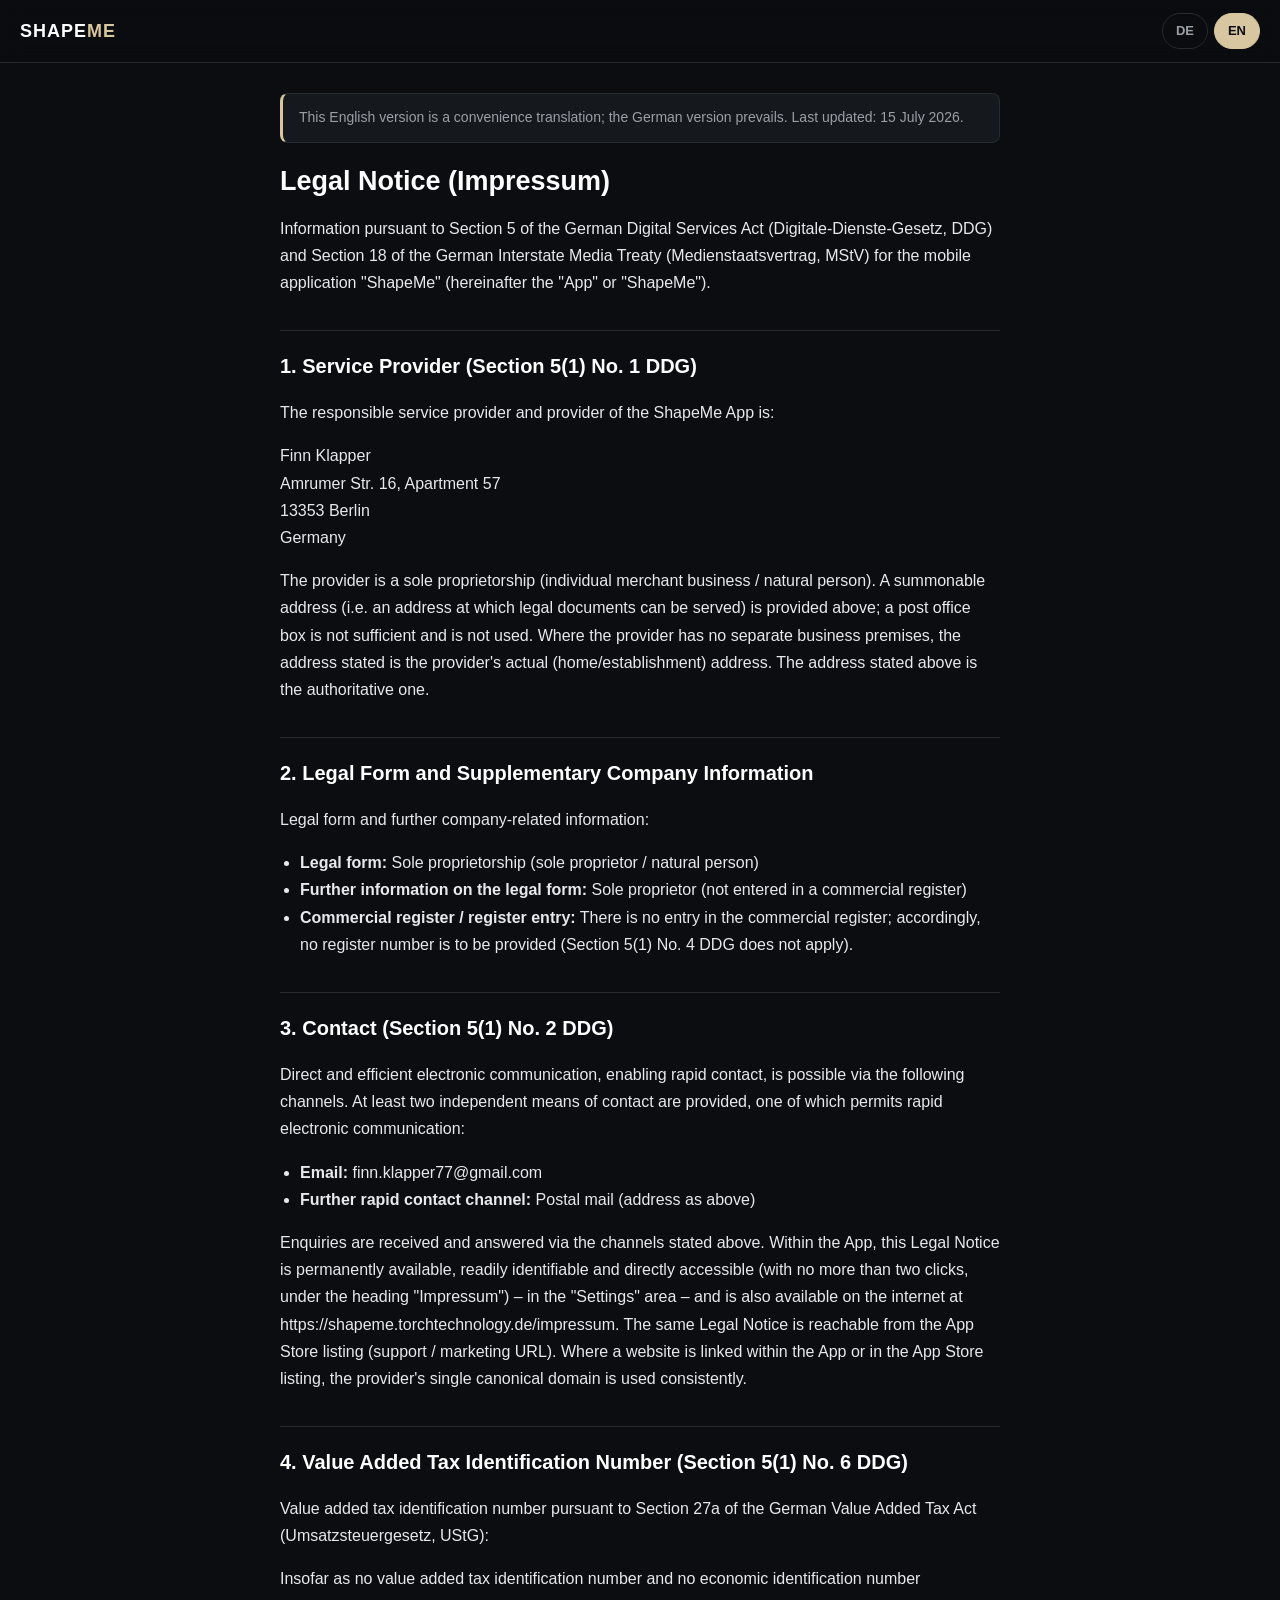
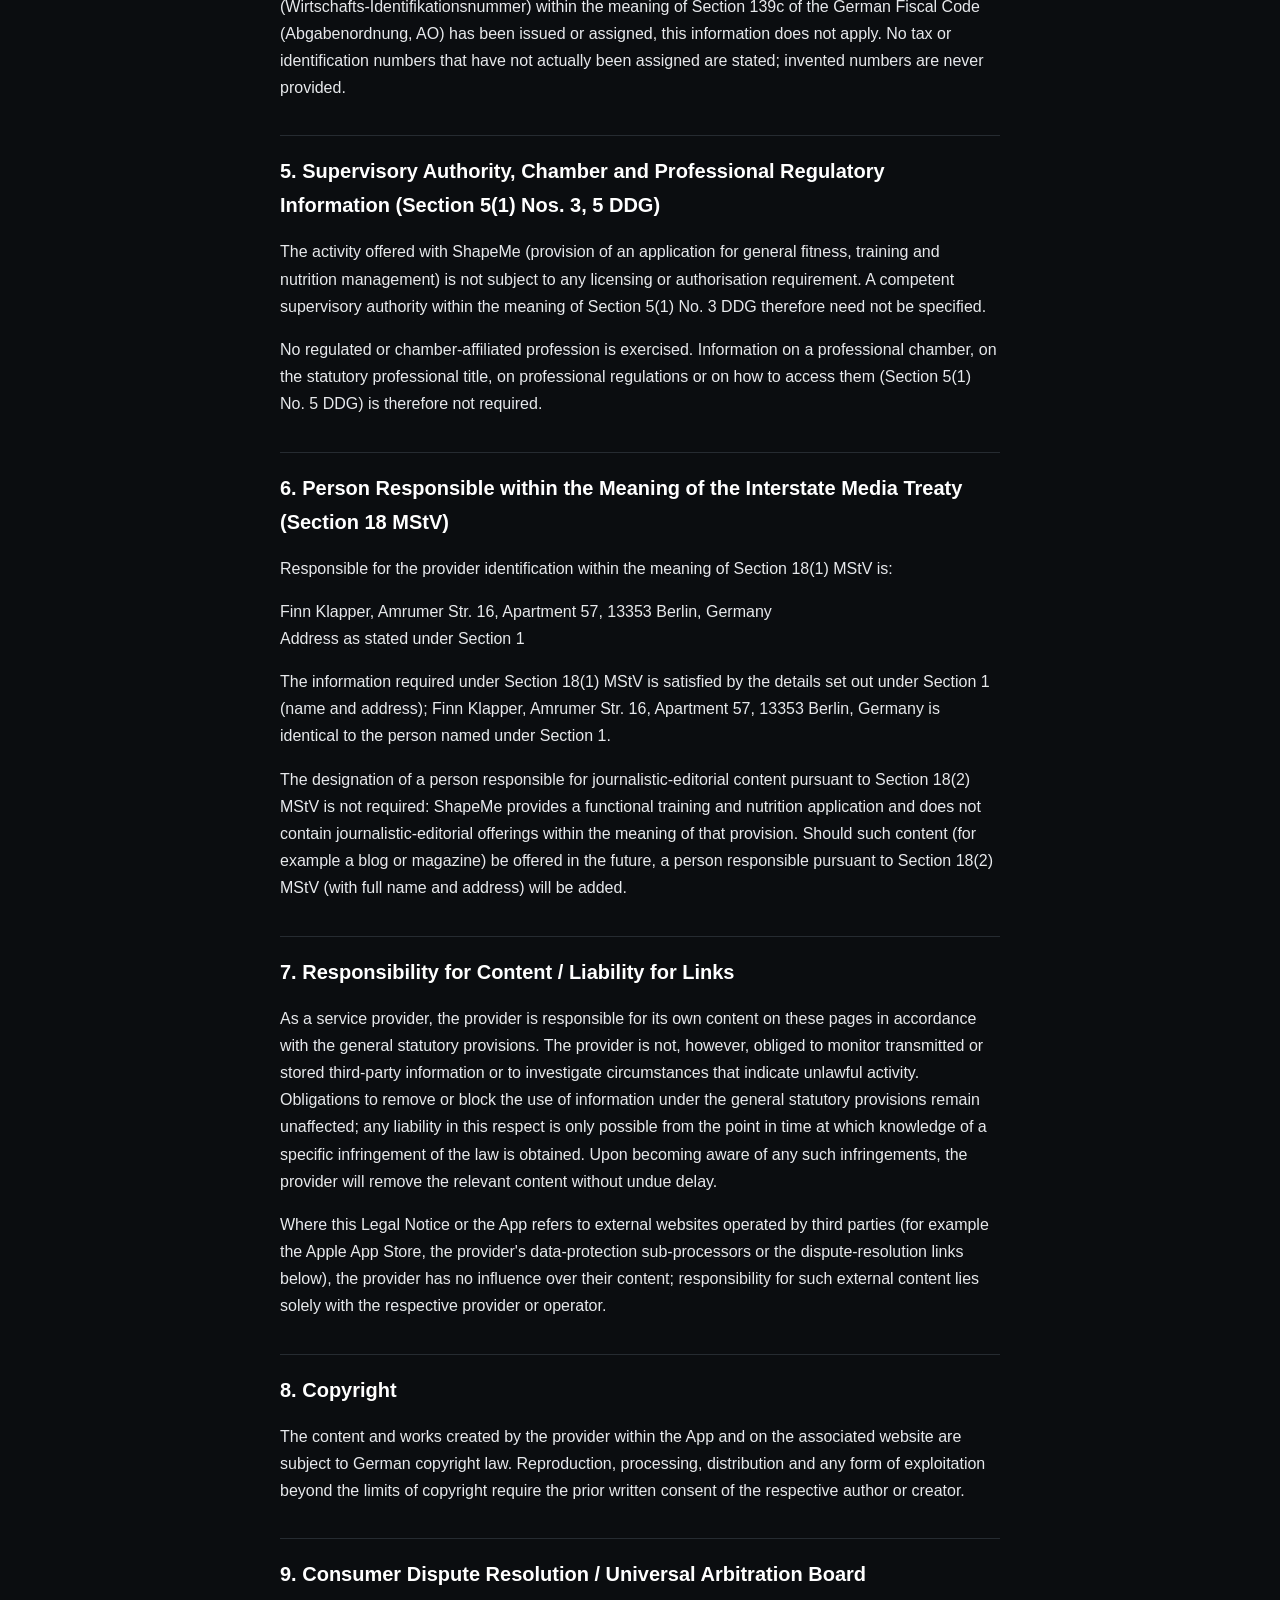
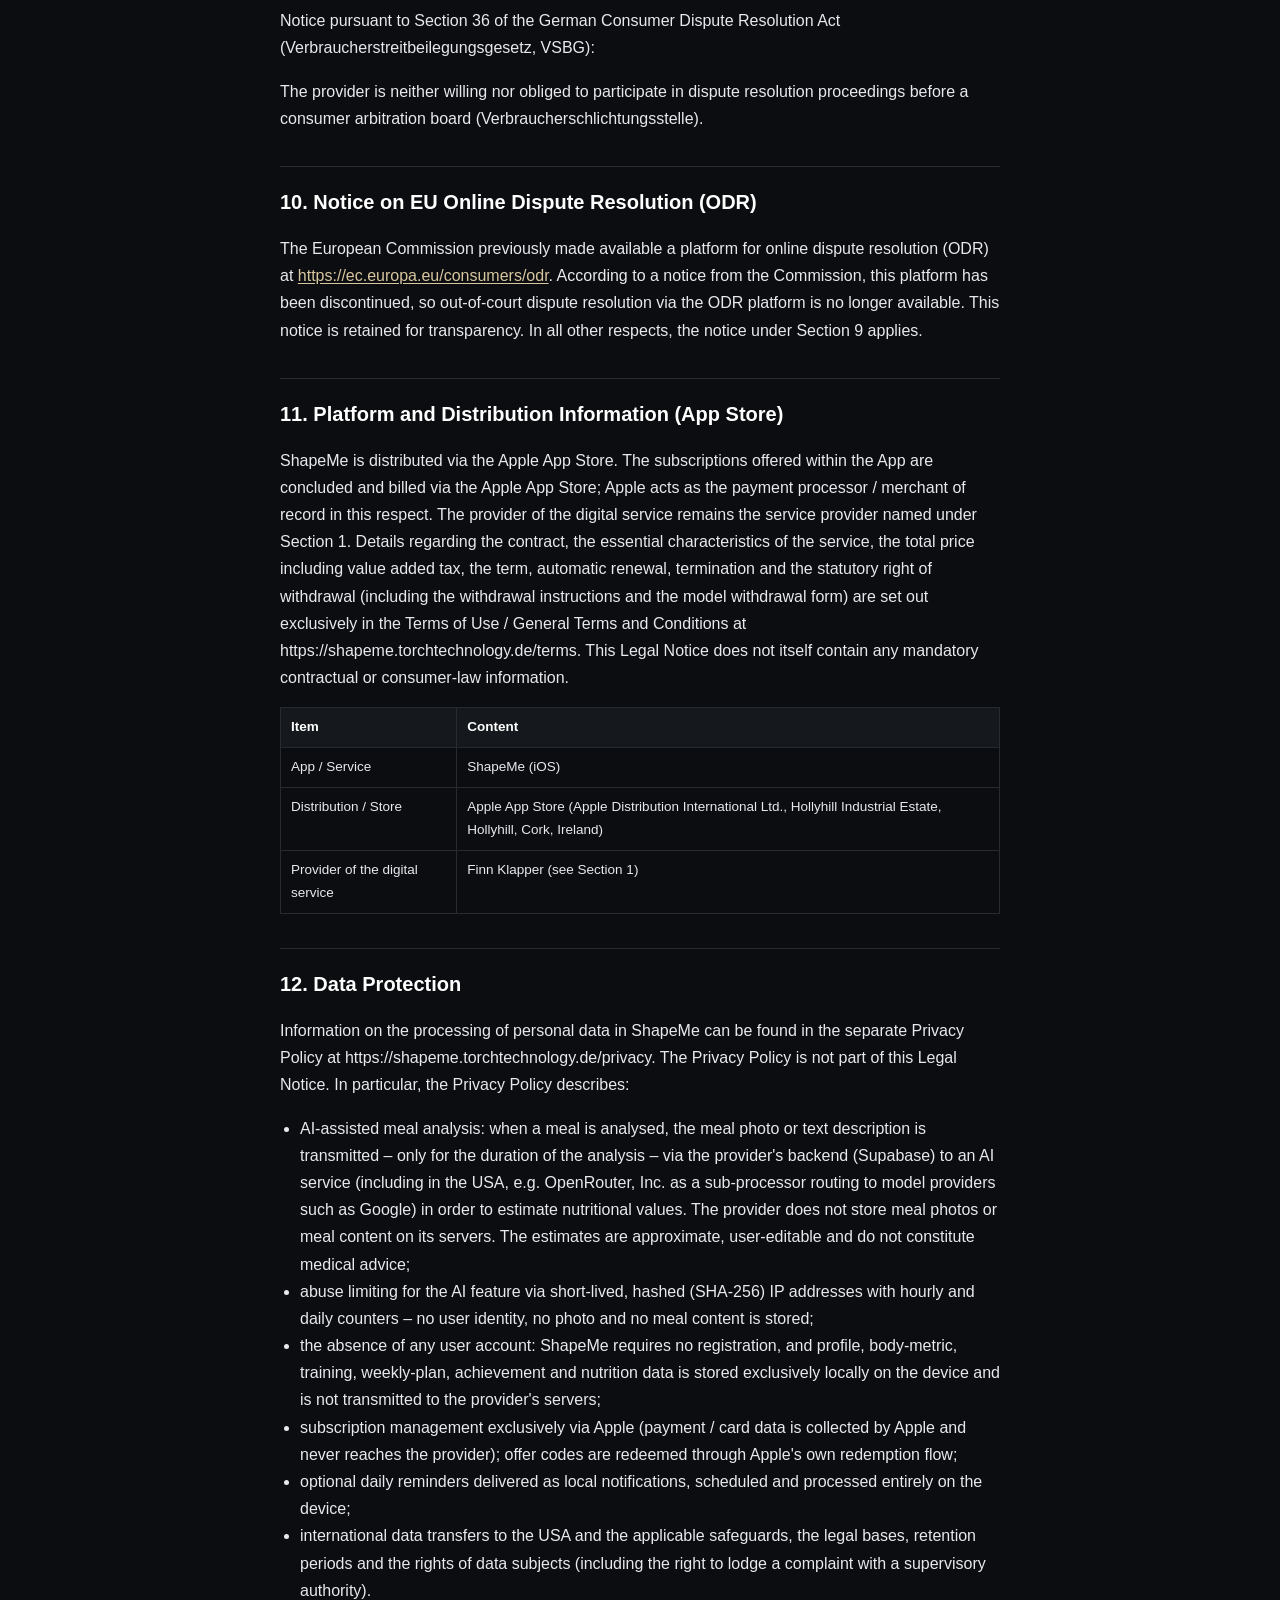
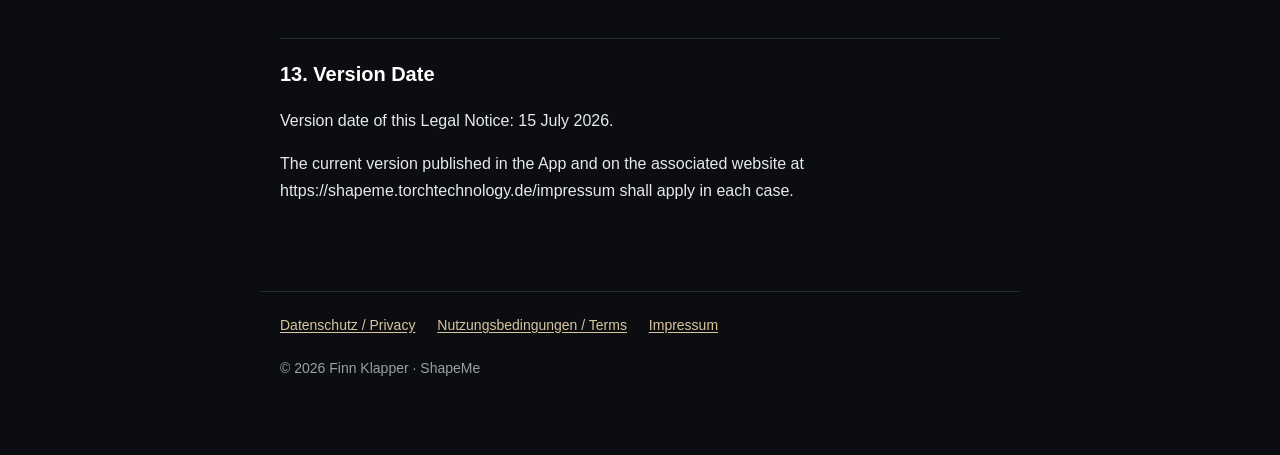
==== impressum/index.html @ bb1144ee "ShapeMe legal site (privacy, terms, impressum) — clean URLs, custom domain" ====
<!doctype html>
<html lang="de">
<head>
<meta charset="utf-8">
<meta name="viewport" content="width=device-width, initial-scale=1">
<title>Impressum / Legal Notice · ShapeMe</title>
<link rel="stylesheet" href="/style.css">
</head>
<body class="show-de">
<header class="top">
<a class="brand" href="/">SHAPE<b>ME</b></a>
<nav class="langtoggle"><button data-l="de">DE</button><button data-l="en">EN</button></nav>
</header>
<main>
<section class="lang lang-de"><p class="disclaimer">Dies ist die rechtsverbindliche deutsche Fassung. Stand: 15. Juli 2026.</p><h1>Impressum</h1>

<p>Angaben gemäß § 5 Digitale-Dienste-Gesetz (DDG) sowie § 18 Medienstaatsvertrag (MStV) für die mobile Anwendung „ShapeMe" (nachfolgend „App" oder „ShapeMe").</p>

<h2>1. Diensteanbieter (§ 5 Abs. 1 Nr. 1 DDG)</h2>

<p>Verantwortlicher Diensteanbieter und Anbieter der App ShapeMe ist:</p>

<p>
Finn Klapper<br>
Amrumer Str. 16, Apartment 57<br>13353 Berlin<br>
Deutschland
</p>

<p>Bei dem Anbieter handelt es sich um ein Einzelunternehmen (einzelkaufmännischer Betrieb / natürliche Person). Es ist eine ladungsfähige Anschrift anzugeben; ein Postfach genügt nicht. Maßgeblich ist die vorstehend genannte Anschrift.</p>

<h2>2. Rechtsform und ergänzende Angaben zum Unternehmen</h2>

<p>Rechtsform und weitere unternehmensbezogene Angaben:</p>

<ul>
  <li><strong>Rechtsform:</strong> Einzelunternehmen (Einzelunternehmer / natürliche Person)</li>
  <li><strong>Weitere Angaben zur Rechtsform:</strong> Einzelunternehmer (keine Eintragung im Handelsregister)</li>
  <li><strong>Handelsregister / Registereintragung:</strong> Eine Eintragung in das Handelsregister besteht nicht; eine Registernummer ist daher nicht anzugeben (§ 5 Abs. 1 Nr. 4 DDG ist nicht einschlägig).</li>
</ul>

<h2>3. Kontakt (§ 5 Abs. 1 Nr. 2 DDG)</h2>

<p>Eine unmittelbare und effiziente elektronische Kommunikation ist über folgende Kontaktwege möglich:</p>

<ul>
  <li><strong>E-Mail:</strong> finn.klapper77@gmail.com</li>
  <li><strong>Weiterer schneller Kontaktweg:</strong> Postweg (Anschrift wie oben)</li>
</ul>

<p>Anfragen werden über die vorstehend genannten Kanäle entgegengenommen und beantwortet. Innerhalb der App ist dieses Impressum dauerhaft, leicht erkennbar und unmittelbar (mit höchstens zwei Klicks, unter der Bezeichnung „Impressum") erreichbar – im Bereich „Einstellungen" – sowie unter https://shapeme.torchtechnology.de/impressum im Internet abrufbar. Sofern in der App oder im App-Store-Eintrag eine Webseite verlinkt ist, wird einheitlich die kanonische Domain des Anbieters verwendet.</p>

<h2>4. Umsatzsteuer-Identifikationsnummer (§ 5 Abs. 1 Nr. 6 DDG)</h2>

<p>Umsatzsteuer-Identifikationsnummer gemäß § 27a Umsatzsteuergesetz (UStG):</p>

<p>Sofern keine Umsatzsteuer-Identifikationsnummer und keine Wirtschafts-Identifikationsnummer im Sinne des § 139c Abgabenordnung (AO) erteilt bzw. vergeben wurde, entfällt diese Angabe. Es werden keine Steuer- oder Identifikationsnummern angegeben, die nicht tatsächlich vergeben wurden.</p>

<h2>5. Aufsichtsbehörde, Kammer- und berufsrechtliche Angaben (§ 5 Abs. 1 Nr. 3, 5 DDG)</h2>

<p>Die mit ShapeMe angebotene Tätigkeit (Bereitstellung einer Anwendung für allgemeines Fitness-, Trainings- und Ernährungsmanagement) ist nicht zulassungs- oder genehmigungspflichtig. Eine zuständige Aufsichtsbehörde im Sinne des § 5 Abs. 1 Nr. 3 DDG ist daher nicht anzugeben.</p>

<p>Es wird kein reglementierter oder kammergebundener Beruf ausgeübt. Angaben zu einer berufsständischen Kammer, zur gesetzlichen Berufsbezeichnung, zu berufsrechtlichen Regelungen oder deren Zugänglichmachung (§ 5 Abs. 1 Nr. 5 DDG) sind daher nicht erforderlich.</p>

<h2>6. Verantwortlicher im Sinne des Medienstaatsvertrags (§ 18 MStV)</h2>

<p>Verantwortlich für die Anbieterkennzeichnung im Sinne des § 18 Abs. 1 MStV ist:</p>

<p>
Finn Klapper, Amrumer Str. 16, Apartment 57, 13353 Berlin, Deutschland<br>
Anschrift wie unter Ziffer 1
</p>

<p>Die Angabe nach § 18 Abs. 1 MStV wird durch die unter Ziffer 1 genannten Angaben (Name und Anschrift) erfüllt; Finn Klapper, Amrumer Str. 16, Apartment 57, 13353 Berlin, Deutschland ist mit der unter Ziffer 1 genannten Person identisch.</p>

<p>Eine Benennung eines Verantwortlichen für journalistisch-redaktionell gestaltete Inhalte gemäß § 18 Abs. 2 MStV ist nicht erforderlich: ShapeMe stellt eine funktionale Trainings- und Ernährungs-Anwendung bereit und enthält keine journalistisch-redaktionell gestalteten Angebote im Sinne dieser Vorschrift. Sollten künftig solche Inhalte (etwa ein Blog oder Magazin) angeboten werden, wird ein Verantwortlicher nach § 18 Abs. 2 MStV mit Namen und Anschrift ergänzt.</p>

<h2>7. Verbraucherstreitbeilegung / Universalschlichtungsstelle</h2>

<p>Hinweis nach § 36 Verbraucherstreitbeilegungsgesetz (VSBG):</p>

<p>Der Anbieter ist zur Teilnahme an einem Streitbeilegungsverfahren vor einer Verbraucherschlichtungsstelle weder bereit noch verpflichtet.</p>

<h2>8. Hinweis zur EU-Online-Streitbeilegung (OS)</h2>

<p>Die Europäische Kommission hatte unter <a href="https://ec.europa.eu/consumers/odr">https://ec.europa.eu/consumers/odr</a> eine Plattform zur Online-Streitbeilegung (OS) bereitgestellt. Diese Plattform wurde nach Mitteilung der Kommission eingestellt; eine außergerichtliche Streitbeilegung über die OS-Plattform ist seither nicht mehr möglich. Dieser Hinweis wird aus Transparenzgründen beibehalten. Im Übrigen gilt der Hinweis unter Ziffer 7.</p>

<h2>9. Plattform- und Vertriebshinweise (App Store)</h2>

<p>ShapeMe wird über den Apple App Store vertrieben. Die in der App angebotenen Abonnements werden über den Apple App Store abgeschlossen und abgerechnet; Apple tritt insoweit als Zahlungsabwickler auf. Anbieter der digitalen Leistung bleibt der unter Ziffer 1 genannte Diensteanbieter. Einzelheiten zu Vertrag, Preisen, Verlängerung, Kündigung sowie zum Widerrufsrecht (einschließlich Widerrufsbelehrung und Muster-Widerrufsformular) ergeben sich aus den Nutzungsbedingungen/AGB. Dieses Impressum enthält keine vertraglichen oder verbraucherrechtlichen Pflichtangaben; diese sind ausschließlich den Nutzungsbedingungen/AGB zu entnehmen.</p>

<table>
  <thead>
    <tr>
      <th>Angabe</th>
      <th>Inhalt</th>
    </tr>
  </thead>
  <tbody>
    <tr>
      <td>App / Dienst</td>
      <td>ShapeMe (iOS)</td>
    </tr>
    <tr>
      <td>Vertrieb / Store</td>
      <td>Apple App Store (Apple Distribution International Ltd., Hollyhill Industrial Estate, Hollyhill, Cork, Irland)</td>
    </tr>
    <tr>
      <td>Anbieter der digitalen Leistung</td>
      <td>Finn Klapper (siehe Ziffer 1)</td>
    </tr>
  </tbody>
</table>

<h2>10. Datenschutz</h2>

<p>Informationen zur Verarbeitung personenbezogener Daten in ShapeMe – insbesondere zur KI-gestützten Mahlzeitenanalyse (das Mahlzeitenfoto bzw. die Beschreibung wird nur für die Dauer der Analyse über das Backend des Anbieters an einen KI-Dienst, auch in den USA, übermittelt und vom Anbieter nicht gespeichert), zur Missbrauchsbegrenzung über kurzfristig gespeicherte, gehashte IP-Adressen, zur Abonnementabwicklung ausschließlich über Apple sowie zu ausschließlich lokal auf dem Gerät gespeicherten Profil-, Körper-, Trainings-, Plan- und Ernährungsdaten (ShapeMe erfordert kein Nutzerkonto; optionale Erinnerungen werden als lokale Mitteilungen vollständig auf dem Gerät verarbeitet) – finden sich in der gesonderten Datenschutzerklärung unter https://shapeme.torchtechnology.de/privacy. Die Datenschutzerklärung ist nicht Bestandteil dieses Impressums.</p>

<h2>11. Stand</h2>

<p>Stand dieses Impressums: 15. Juli 2026.</p>

<p>Es gilt jeweils die in der App und auf der zugehörigen Webseite unter https://shapeme.torchtechnology.de/impressum veröffentlichte aktuelle Fassung.</p></section>
<section class="lang lang-en"><p class="disclaimer">This English version is a convenience translation; the German version prevails. Last updated: 15 July 2026.</p><h1>Legal Notice (Impressum)</h1>

<p>Information pursuant to Section 5 of the German Digital Services Act (Digitale-Dienste-Gesetz, DDG) and Section 18 of the German Interstate Media Treaty (Medienstaatsvertrag, MStV) for the mobile application "ShapeMe" (hereinafter the "App" or "ShapeMe").</p>

<h2>1. Service Provider (Section 5(1) No. 1 DDG)</h2>

<p>The responsible service provider and provider of the ShapeMe App is:</p>

<p>
Finn Klapper<br>
Amrumer Str. 16, Apartment 57<br>13353 Berlin<br>
Germany
</p>

<p>The provider is a sole proprietorship (individual merchant business / natural person). A summonable address (i.e. an address at which legal documents can be served) is provided above; a post office box is not sufficient and is not used. Where the provider has no separate business premises, the address stated is the provider's actual (home/establishment) address. The address stated above is the authoritative one.</p>

<h2>2. Legal Form and Supplementary Company Information</h2>

<p>Legal form and further company-related information:</p>

<ul>
  <li><strong>Legal form:</strong> Sole proprietorship (sole proprietor / natural person)</li>
  <li><strong>Further information on the legal form:</strong> Sole proprietor (not entered in a commercial register)</li>
  <li><strong>Commercial register / register entry:</strong> There is no entry in the commercial register; accordingly, no register number is to be provided (Section 5(1) No. 4 DDG does not apply).</li>
</ul>

<h2>3. Contact (Section 5(1) No. 2 DDG)</h2>

<p>Direct and efficient electronic communication, enabling rapid contact, is possible via the following channels. At least two independent means of contact are provided, one of which permits rapid electronic communication:</p>

<ul>
  <li><strong>Email:</strong> finn.klapper77@gmail.com</li>
  <li><strong>Further rapid contact channel:</strong> Postal mail (address as above)</li>
</ul>

<p>Enquiries are received and answered via the channels stated above. Within the App, this Legal Notice is permanently available, readily identifiable and directly accessible (with no more than two clicks, under the heading "Impressum") &ndash; in the "Settings" area &ndash; and is also available on the internet at https://shapeme.torchtechnology.de/impressum. The same Legal Notice is reachable from the App Store listing (support / marketing URL). Where a website is linked within the App or in the App Store listing, the provider's single canonical domain is used consistently.</p>

<h2>4. Value Added Tax Identification Number (Section 5(1) No. 6 DDG)</h2>

<p>Value added tax identification number pursuant to Section 27a of the German Value Added Tax Act (Umsatzsteuergesetz, UStG):</p>

<p>Insofar as no value added tax identification number and no economic identification number (Wirtschafts-Identifikationsnummer) within the meaning of Section 139c of the German Fiscal Code (Abgabenordnung, AO) has been issued or assigned, this information does not apply. No tax or identification numbers that have not actually been assigned are stated; invented numbers are never provided.</p>

<h2>5. Supervisory Authority, Chamber and Professional Regulatory Information (Section 5(1) Nos. 3, 5 DDG)</h2>

<p>The activity offered with ShapeMe (provision of an application for general fitness, training and nutrition management) is not subject to any licensing or authorisation requirement. A competent supervisory authority within the meaning of Section 5(1) No. 3 DDG therefore need not be specified.</p>

<p>No regulated or chamber-affiliated profession is exercised. Information on a professional chamber, on the statutory professional title, on professional regulations or on how to access them (Section 5(1) No. 5 DDG) is therefore not required.</p>

<h2>6. Person Responsible within the Meaning of the Interstate Media Treaty (Section 18 MStV)</h2>

<p>Responsible for the provider identification within the meaning of Section 18(1) MStV is:</p>

<p>
Finn Klapper, Amrumer Str. 16, Apartment 57, 13353 Berlin, Germany<br>
Address as stated under Section 1
</p>

<p>The information required under Section 18(1) MStV is satisfied by the details set out under Section 1 (name and address); Finn Klapper, Amrumer Str. 16, Apartment 57, 13353 Berlin, Germany is identical to the person named under Section 1.</p>

<p>The designation of a person responsible for journalistic-editorial content pursuant to Section 18(2) MStV is not required: ShapeMe provides a functional training and nutrition application and does not contain journalistic-editorial offerings within the meaning of that provision. Should such content (for example a blog or magazine) be offered in the future, a person responsible pursuant to Section 18(2) MStV (with full name and address) will be added.</p>

<h2>7. Responsibility for Content / Liability for Links</h2>

<p>As a service provider, the provider is responsible for its own content on these pages in accordance with the general statutory provisions. The provider is not, however, obliged to monitor transmitted or stored third-party information or to investigate circumstances that indicate unlawful activity. Obligations to remove or block the use of information under the general statutory provisions remain unaffected; any liability in this respect is only possible from the point in time at which knowledge of a specific infringement of the law is obtained. Upon becoming aware of any such infringements, the provider will remove the relevant content without undue delay.</p>

<p>Where this Legal Notice or the App refers to external websites operated by third parties (for example the Apple App Store, the provider's data-protection sub-processors or the dispute-resolution links below), the provider has no influence over their content; responsibility for such external content lies solely with the respective provider or operator.</p>

<h2>8. Copyright</h2>

<p>The content and works created by the provider within the App and on the associated website are subject to German copyright law. Reproduction, processing, distribution and any form of exploitation beyond the limits of copyright require the prior written consent of the respective author or creator.</p>

<h2>9. Consumer Dispute Resolution / Universal Arbitration Board</h2>

<p>Notice pursuant to Section 36 of the German Consumer Dispute Resolution Act (Verbraucherstreitbeilegungsgesetz, VSBG):</p>

<p>The provider is neither willing nor obliged to participate in dispute resolution proceedings before a consumer arbitration board (Verbraucherschlichtungsstelle).</p>

<h2>10. Notice on EU Online Dispute Resolution (ODR)</h2>

<p>The European Commission previously made available a platform for online dispute resolution (ODR) at <a href="https://ec.europa.eu/consumers/odr" rel="noopener noreferrer">https://ec.europa.eu/consumers/odr</a>. According to a notice from the Commission, this platform has been discontinued, so out-of-court dispute resolution via the ODR platform is no longer available. This notice is retained for transparency. In all other respects, the notice under Section 9 applies.</p>

<h2>11. Platform and Distribution Information (App Store)</h2>

<p>ShapeMe is distributed via the Apple App Store. The subscriptions offered within the App are concluded and billed via the Apple App Store; Apple acts as the payment processor / merchant of record in this respect. The provider of the digital service remains the service provider named under Section 1. Details regarding the contract, the essential characteristics of the service, the total price including value added tax, the term, automatic renewal, termination and the statutory right of withdrawal (including the withdrawal instructions and the model withdrawal form) are set out exclusively in the Terms of Use / General Terms and Conditions at https://shapeme.torchtechnology.de/terms. This Legal Notice does not itself contain any mandatory contractual or consumer-law information.</p>

<table>
  <thead>
    <tr>
      <th>Item</th>
      <th>Content</th>
    </tr>
  </thead>
  <tbody>
    <tr>
      <td>App / Service</td>
      <td>ShapeMe (iOS)</td>
    </tr>
    <tr>
      <td>Distribution / Store</td>
      <td>Apple App Store (Apple Distribution International Ltd., Hollyhill Industrial Estate, Hollyhill, Cork, Ireland)</td>
    </tr>
    <tr>
      <td>Provider of the digital service</td>
      <td>Finn Klapper (see Section 1)</td>
    </tr>
  </tbody>
</table>

<h2>12. Data Protection</h2>

<p>Information on the processing of personal data in ShapeMe can be found in the separate Privacy Policy at https://shapeme.torchtechnology.de/privacy. The Privacy Policy is not part of this Legal Notice. In particular, the Privacy Policy describes:</p>

<ul>
  <li>AI-assisted meal analysis: when a meal is analysed, the meal photo or text description is transmitted &ndash; only for the duration of the analysis &ndash; via the provider's backend (Supabase) to an AI service (including in the USA, e.g. OpenRouter, Inc. as a sub-processor routing to model providers such as Google) in order to estimate nutritional values. The provider does not store meal photos or meal content on its servers. The estimates are approximate, user-editable and do not constitute medical advice;</li>
  <li>abuse limiting for the AI feature via short-lived, hashed (SHA-256) IP addresses with hourly and daily counters &ndash; no user identity, no photo and no meal content is stored;</li>
  <li>the absence of any user account: ShapeMe requires no registration, and profile, body-metric, training, weekly-plan, achievement and nutrition data is stored exclusively locally on the device and is not transmitted to the provider's servers;</li>
  <li>subscription management exclusively via Apple (payment / card data is collected by Apple and never reaches the provider); offer codes are redeemed through Apple's own redemption flow;</li>
  <li>optional daily reminders delivered as local notifications, scheduled and processed entirely on the device;</li>
  <li>international data transfers to the USA and the applicable safeguards, the legal bases, retention periods and the rights of data subjects (including the right to lodge a complaint with a supervisory authority).</li>
</ul>

<h2>13. Version Date</h2>

<p>Version date of this Legal Notice: 15 July 2026.</p>

<p>The current version published in the App and on the associated website at https://shapeme.torchtechnology.de/impressum shall apply in each case.</p></section>
</main>
<footer>
<a href="/privacy">Datenschutz / Privacy</a>
<a href="/terms">Nutzungsbedingungen / Terms</a>
<a href="/impressum">Impressum</a>
<p class="muted">© 2026 Finn Klapper · ShapeMe</p>
</footer>
<script>
(function(){var b=document.body;function set(l){b.classList.remove('show-de','show-en');b.classList.add('show-'+l);document.documentElement.lang=l;document.querySelectorAll('.langtoggle button').forEach(function(x){x.classList.toggle('active',x.dataset.l===l)});try{localStorage.setItem('sm-lang',l)}catch(e){}}
var s=null;try{s=localStorage.getItem('sm-lang')}catch(e){}
var init=s||(((navigator.language||'de').toLowerCase().indexOf('de')===0)?'de':'en');set(init);
document.querySelectorAll('.langtoggle button').forEach(function(x){x.addEventListener('click',function(){set(x.dataset.l)})});})();
</script>
</body>
</html>
---- style.css ----
:root{--ink:#0B0D10;--raised:#15181d;--volt:#D8C6A0;--text:#E7E9EC;--muted:#9aa0a6;--line:#262b31}
*{box-sizing:border-box}html{-webkit-text-size-adjust:100%}
body{margin:0;background:var(--ink);color:var(--text);font:16px/1.7 -apple-system,BlinkMacSystemFont,"Segoe UI",Roboto,Helvetica,Arial,sans-serif}
header.top{position:sticky;top:0;background:rgba(11,13,16,.92);backdrop-filter:blur(10px);border-bottom:1px solid var(--line);padding:13px 20px;display:flex;align-items:center;gap:16px;z-index:10}
.brand{font-weight:800;letter-spacing:1px;color:#fff;text-decoration:none;font-size:18px}.brand b{color:var(--volt)}
.langtoggle{margin-left:auto;display:flex;gap:6px}
.langtoggle button{font:inherit;font-size:13px;font-weight:700;padding:6px 13px;border-radius:999px;border:1px solid var(--line);background:transparent;color:var(--muted);cursor:pointer}
.langtoggle button.active{background:var(--volt);color:var(--ink);border-color:var(--volt)}
main{max-width:760px;margin:0 auto;padding:30px 20px 70px}
h1{font-size:27px;line-height:1.25;color:#fff;margin:0 0 6px}
h2{font-size:20px;color:#fff;margin:34px 0 10px;padding-top:18px;border-top:1px solid var(--line)}
h3{font-size:16px;color:#fff;margin:22px 0 8px}
a{color:var(--volt);text-decoration:underline;text-underline-offset:2px}
table{width:100%;border-collapse:collapse;margin:16px 0;font-size:13.5px;display:block;overflow-x:auto}
th,td{border:1px solid var(--line);padding:8px 10px;text-align:left;vertical-align:top}th{background:var(--raised);color:#fff}
ul{padding-left:20px}.updated,.muted{color:var(--muted);font-size:14px}
footer{max-width:760px;margin:0 auto;padding:22px 20px 60px;border-top:1px solid var(--line);color:var(--muted);font-size:14px}
footer a{margin-right:18px;display:inline-block;margin-bottom:6px}
.lang{display:none}body.show-de .lang-de{display:block}body.show-en .lang-en{display:block}
.disclaimer{background:var(--raised);border:1px solid var(--line);border-left:3px solid var(--volt);border-radius:8px;padding:12px 16px;margin:0 0 22px;font-size:14px;color:var(--muted)}
@media print{body{background:#fff;color:#000}h1,h2,h3,th{color:#000}header.top,.langtoggle,footer{display:none}a{color:#000}.lang{display:block!important}}
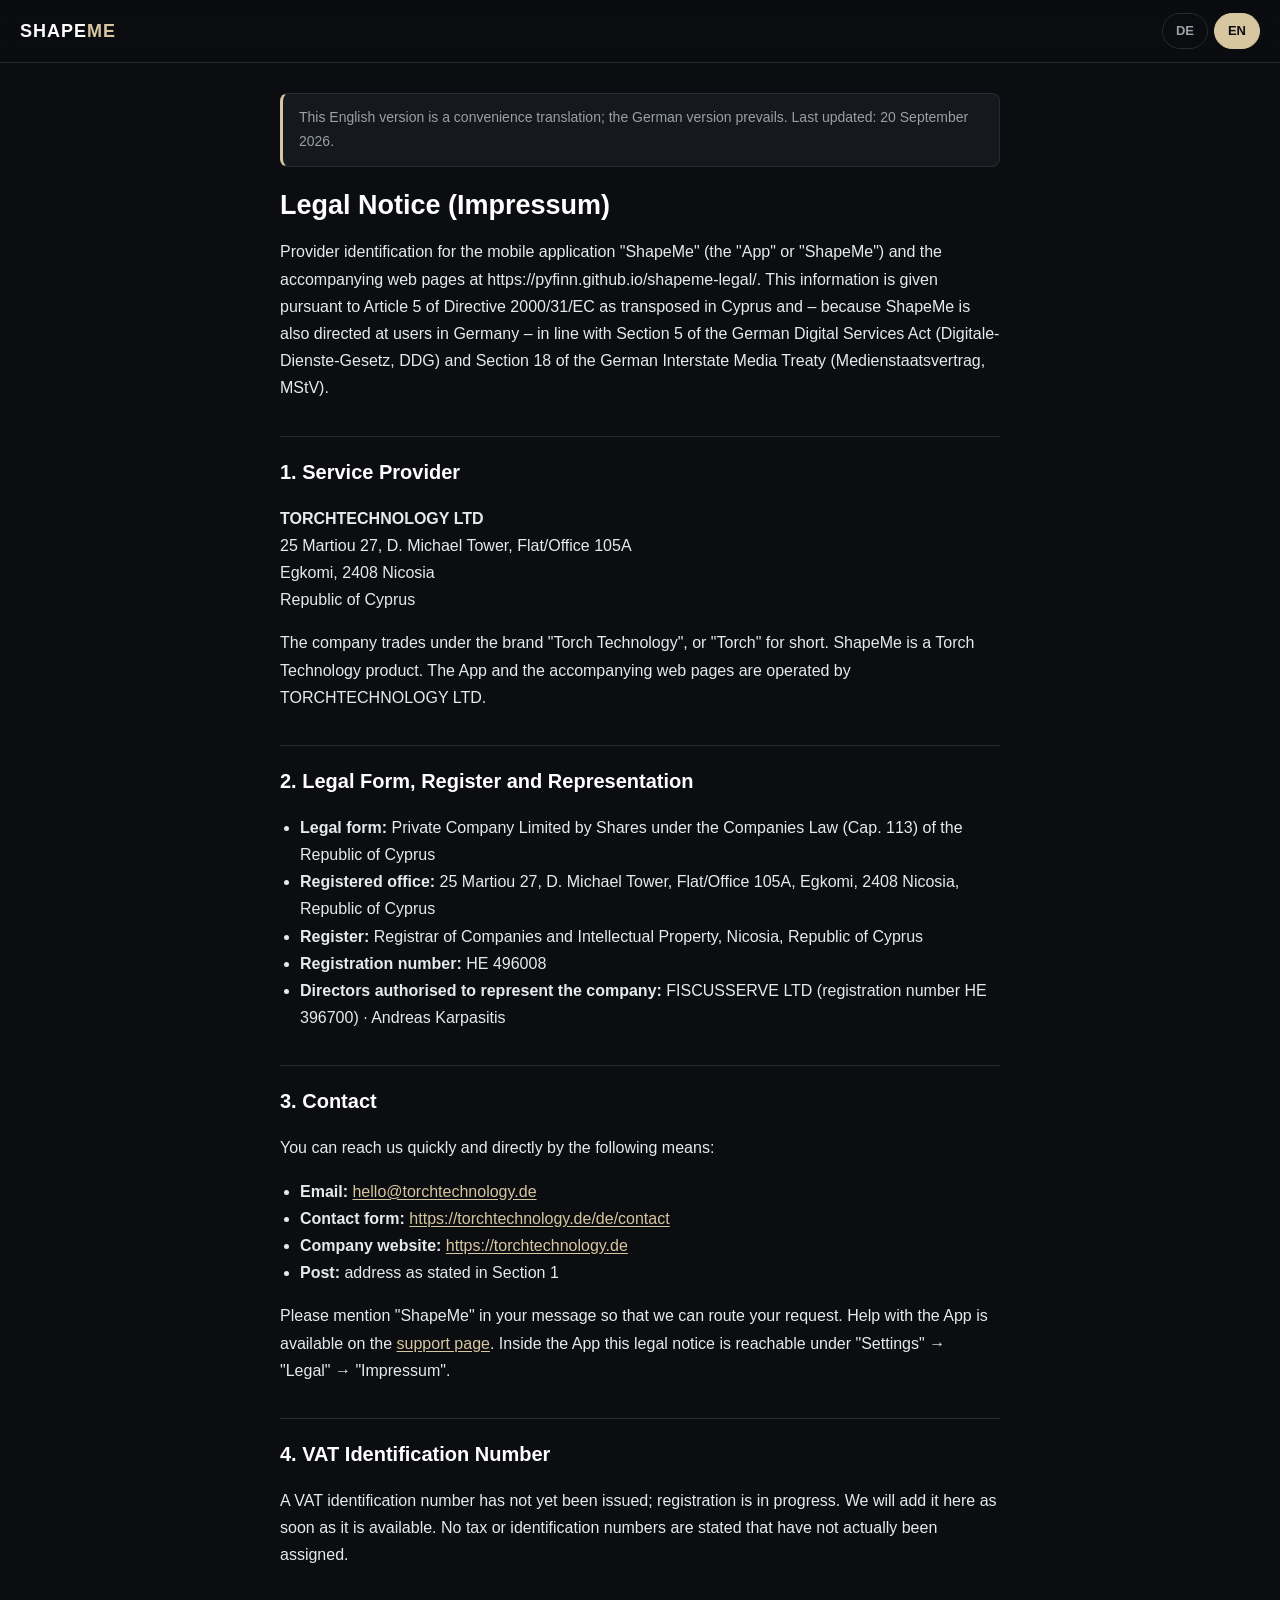
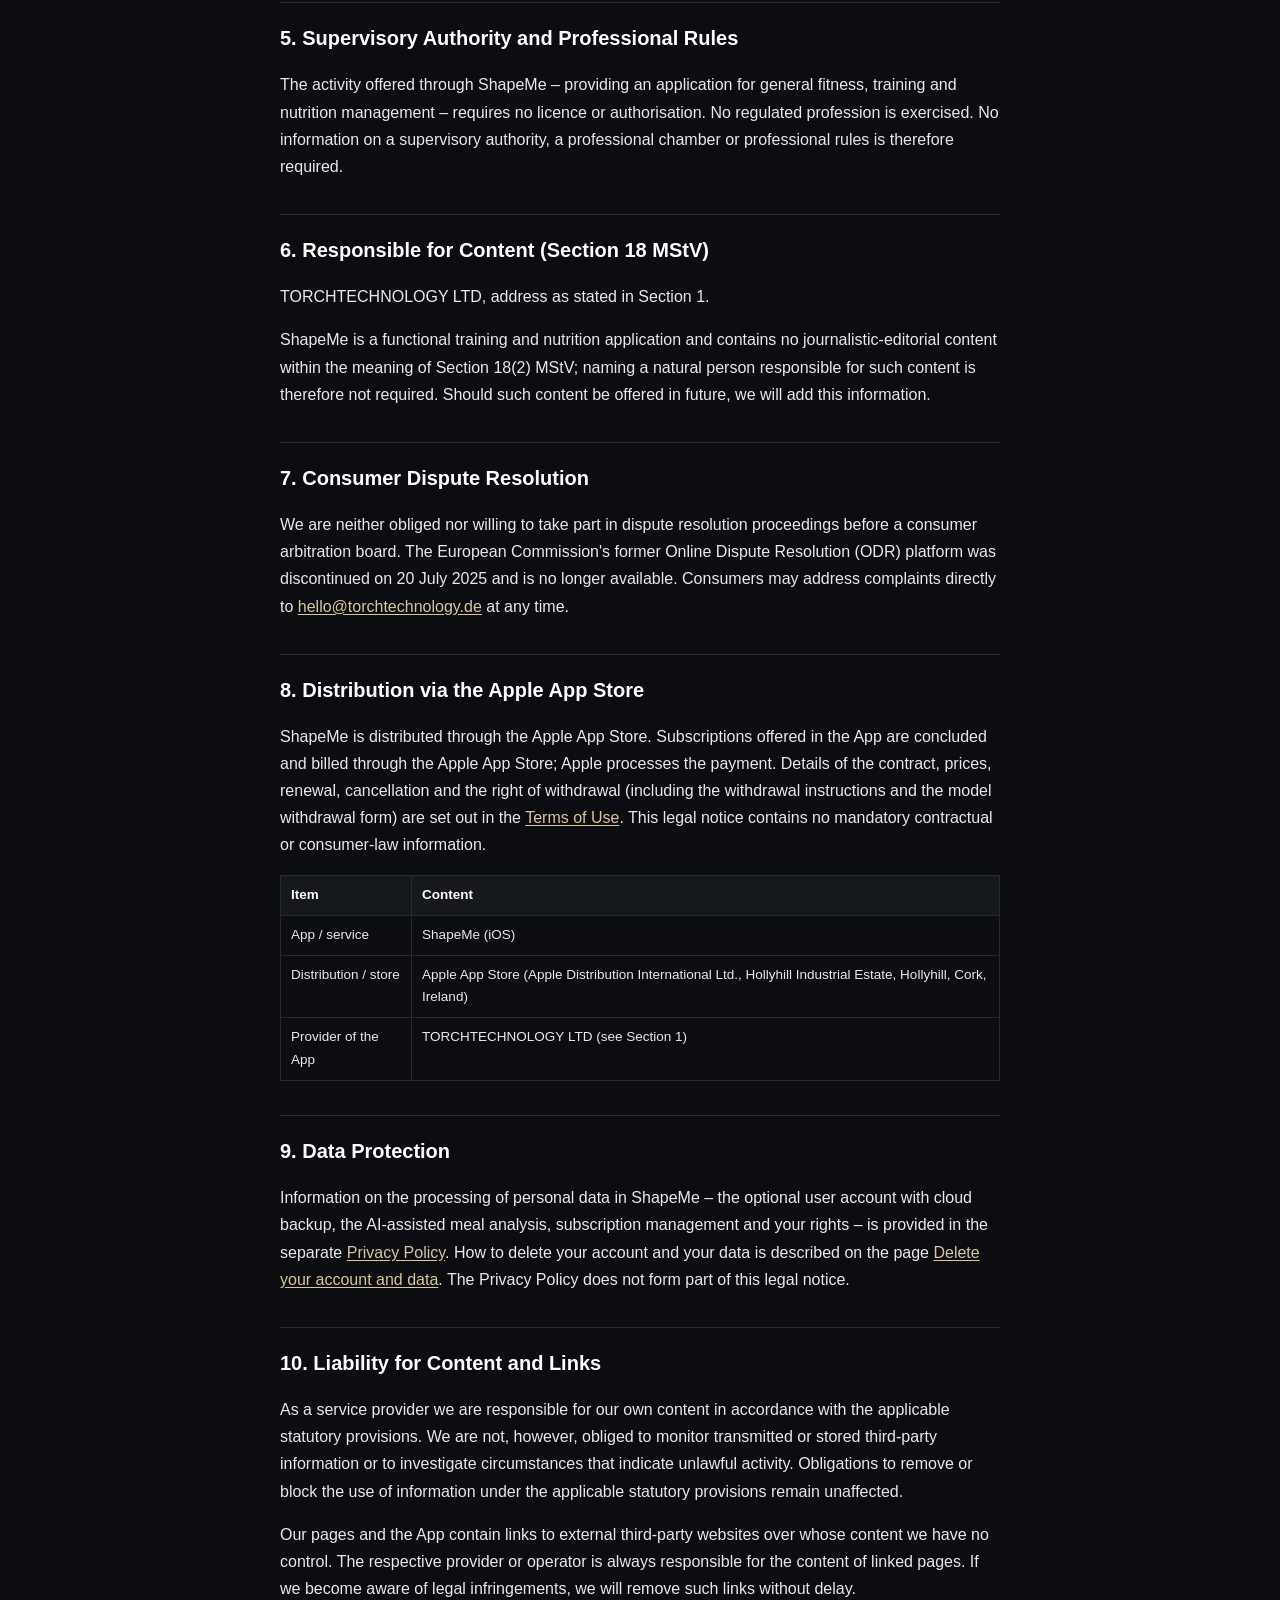
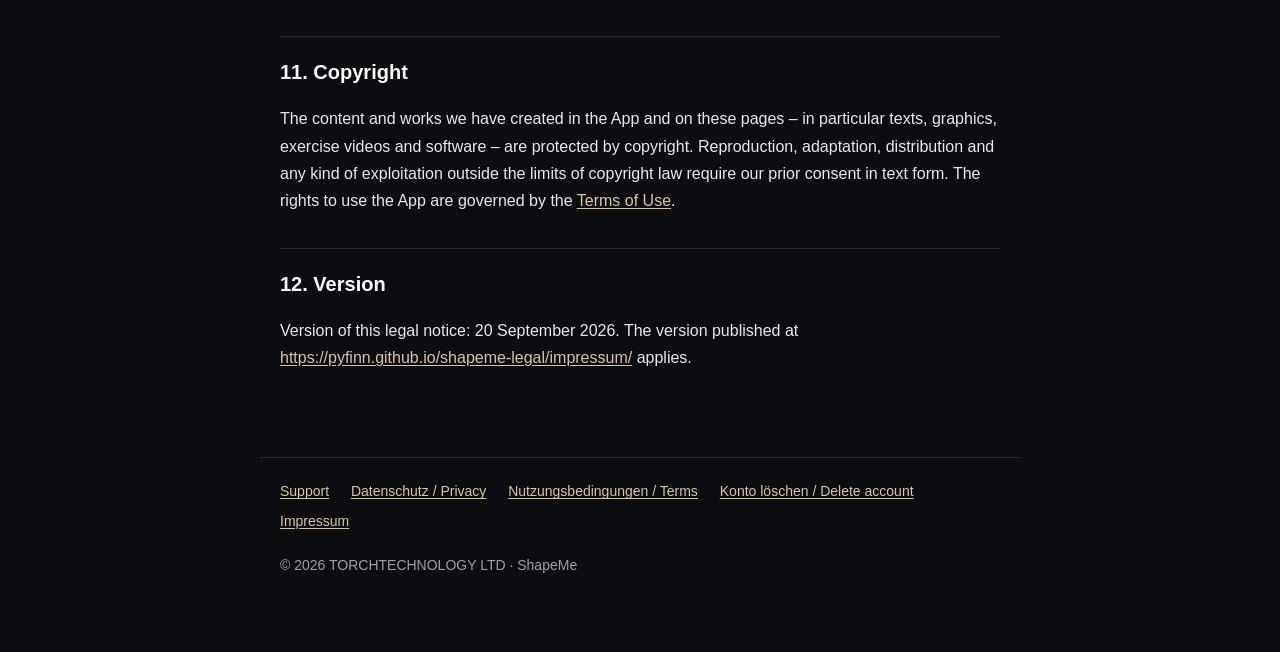
==== commit 92d0840e: "Publish Torch Technology legal pages and account deletion guidance" ====
--- a/impressum/index.html
+++ b/impressum/index.html
@@ -4,260 +4,199 @@
 <meta charset="utf-8">
 <meta name="viewport" content="width=device-width, initial-scale=1">
 <title>Impressum / Legal Notice · ShapeMe</title>
-<link rel="stylesheet" href="/style.css">
+<link rel="stylesheet" href="../style.css">
 </head>
 <body class="show-de">
 <header class="top">
-<a class="brand" href="/">SHAPE<b>ME</b></a>
+<a class="brand" href="../">SHAPE<b>ME</b></a>
 <nav class="langtoggle"><button data-l="de">DE</button><button data-l="en">EN</button></nav>
 </header>
 <main>
-<section class="lang lang-de"><p class="disclaimer">Dies ist die rechtsverbindliche deutsche Fassung. Stand: 15. Juli 2026.</p><h1>Impressum</h1>
-
-<p>Angaben gemäß § 5 Digitale-Dienste-Gesetz (DDG) sowie § 18 Medienstaatsvertrag (MStV) für die mobile Anwendung „ShapeMe" (nachfolgend „App" oder „ShapeMe").</p>
-
-<h2>1. Diensteanbieter (§ 5 Abs. 1 Nr. 1 DDG)</h2>
-
-<p>Verantwortlicher Diensteanbieter und Anbieter der App ShapeMe ist:</p>
+<section class="lang lang-de"><p class="disclaimer">Dies ist die rechtsverbindliche deutsche Fassung. Stand: 20. September 2026.</p><h1>Impressum</h1>
+
+<p>Anbieterkennzeichnung für die mobile Anwendung „ShapeMe" (nachfolgend „App" oder „ShapeMe") und die zugehörigen Webseiten unter https://pyfinn.github.io/shapeme-legal/. Die Angaben erfolgen gemäß Art. 5 der Richtlinie 2000/31/EG in ihrer zyprischen Umsetzung sowie – weil sich ShapeMe auch an Nutzerinnen und Nutzer in Deutschland richtet – nach Maßgabe von § 5 Digitale-Dienste-Gesetz (DDG) und § 18 Medienstaatsvertrag (MStV).</p>
+
+<h2>1. Diensteanbieter</h2>
 
 <p>
-Finn Klapper<br>
-Amrumer Str. 16, Apartment 57<br>13353 Berlin<br>
-Deutschland
+<strong>TORCHTECHNOLOGY LTD</strong><br>
+25 Martiou 27, D. Michael Tower, Flat/Office 105A<br>
+Egkomi, 2408 Nicosia<br>
+Republik Zypern
 </p>
 
-<p>Bei dem Anbieter handelt es sich um ein Einzelunternehmen (einzelkaufmännischer Betrieb / natürliche Person). Es ist eine ladungsfähige Anschrift anzugeben; ein Postfach genügt nicht. Maßgeblich ist die vorstehend genannte Anschrift.</p>
-
-<h2>2. Rechtsform und ergänzende Angaben zum Unternehmen</h2>
-
-<p>Rechtsform und weitere unternehmensbezogene Angaben:</p>
-
-<ul>
-  <li><strong>Rechtsform:</strong> Einzelunternehmen (Einzelunternehmer / natürliche Person)</li>
-  <li><strong>Weitere Angaben zur Rechtsform:</strong> Einzelunternehmer (keine Eintragung im Handelsregister)</li>
-  <li><strong>Handelsregister / Registereintragung:</strong> Eine Eintragung in das Handelsregister besteht nicht; eine Registernummer ist daher nicht anzugeben (§ 5 Abs. 1 Nr. 4 DDG ist nicht einschlägig).</li>
-</ul>
-
-<h2>3. Kontakt (§ 5 Abs. 1 Nr. 2 DDG)</h2>
-
-<p>Eine unmittelbare und effiziente elektronische Kommunikation ist über folgende Kontaktwege möglich:</p>
-
-<ul>
-  <li><strong>E-Mail:</strong> finn.klapper77@gmail.com</li>
-  <li><strong>Weiterer schneller Kontaktweg:</strong> Postweg (Anschrift wie oben)</li>
-</ul>
-
-<p>Anfragen werden über die vorstehend genannten Kanäle entgegengenommen und beantwortet. Innerhalb der App ist dieses Impressum dauerhaft, leicht erkennbar und unmittelbar (mit höchstens zwei Klicks, unter der Bezeichnung „Impressum") erreichbar – im Bereich „Einstellungen" – sowie unter https://shapeme.torchtechnology.de/impressum im Internet abrufbar. Sofern in der App oder im App-Store-Eintrag eine Webseite verlinkt ist, wird einheitlich die kanonische Domain des Anbieters verwendet.</p>
-
-<h2>4. Umsatzsteuer-Identifikationsnummer (§ 5 Abs. 1 Nr. 6 DDG)</h2>
-
-<p>Umsatzsteuer-Identifikationsnummer gemäß § 27a Umsatzsteuergesetz (UStG):</p>
-
-<p>Sofern keine Umsatzsteuer-Identifikationsnummer und keine Wirtschafts-Identifikationsnummer im Sinne des § 139c Abgabenordnung (AO) erteilt bzw. vergeben wurde, entfällt diese Angabe. Es werden keine Steuer- oder Identifikationsnummern angegeben, die nicht tatsächlich vergeben wurden.</p>
-
-<h2>5. Aufsichtsbehörde, Kammer- und berufsrechtliche Angaben (§ 5 Abs. 1 Nr. 3, 5 DDG)</h2>
-
-<p>Die mit ShapeMe angebotene Tätigkeit (Bereitstellung einer Anwendung für allgemeines Fitness-, Trainings- und Ernährungsmanagement) ist nicht zulassungs- oder genehmigungspflichtig. Eine zuständige Aufsichtsbehörde im Sinne des § 5 Abs. 1 Nr. 3 DDG ist daher nicht anzugeben.</p>
-
-<p>Es wird kein reglementierter oder kammergebundener Beruf ausgeübt. Angaben zu einer berufsständischen Kammer, zur gesetzlichen Berufsbezeichnung, zu berufsrechtlichen Regelungen oder deren Zugänglichmachung (§ 5 Abs. 1 Nr. 5 DDG) sind daher nicht erforderlich.</p>
-
-<h2>6. Verantwortlicher im Sinne des Medienstaatsvertrags (§ 18 MStV)</h2>
-
-<p>Verantwortlich für die Anbieterkennzeichnung im Sinne des § 18 Abs. 1 MStV ist:</p>
-
-<p>
-Finn Klapper, Amrumer Str. 16, Apartment 57, 13353 Berlin, Deutschland<br>
-Anschrift wie unter Ziffer 1
-</p>
-
-<p>Die Angabe nach § 18 Abs. 1 MStV wird durch die unter Ziffer 1 genannten Angaben (Name und Anschrift) erfüllt; Finn Klapper, Amrumer Str. 16, Apartment 57, 13353 Berlin, Deutschland ist mit der unter Ziffer 1 genannten Person identisch.</p>
-
-<p>Eine Benennung eines Verantwortlichen für journalistisch-redaktionell gestaltete Inhalte gemäß § 18 Abs. 2 MStV ist nicht erforderlich: ShapeMe stellt eine funktionale Trainings- und Ernährungs-Anwendung bereit und enthält keine journalistisch-redaktionell gestalteten Angebote im Sinne dieser Vorschrift. Sollten künftig solche Inhalte (etwa ein Blog oder Magazin) angeboten werden, wird ein Verantwortlicher nach § 18 Abs. 2 MStV mit Namen und Anschrift ergänzt.</p>
-
-<h2>7. Verbraucherstreitbeilegung / Universalschlichtungsstelle</h2>
-
-<p>Hinweis nach § 36 Verbraucherstreitbeilegungsgesetz (VSBG):</p>
-
-<p>Der Anbieter ist zur Teilnahme an einem Streitbeilegungsverfahren vor einer Verbraucherschlichtungsstelle weder bereit noch verpflichtet.</p>
-
-<h2>8. Hinweis zur EU-Online-Streitbeilegung (OS)</h2>
-
-<p>Die Europäische Kommission hatte unter <a href="https://ec.europa.eu/consumers/odr">https://ec.europa.eu/consumers/odr</a> eine Plattform zur Online-Streitbeilegung (OS) bereitgestellt. Diese Plattform wurde nach Mitteilung der Kommission eingestellt; eine außergerichtliche Streitbeilegung über die OS-Plattform ist seither nicht mehr möglich. Dieser Hinweis wird aus Transparenzgründen beibehalten. Im Übrigen gilt der Hinweis unter Ziffer 7.</p>
-
-<h2>9. Plattform- und Vertriebshinweise (App Store)</h2>
-
-<p>ShapeMe wird über den Apple App Store vertrieben. Die in der App angebotenen Abonnements werden über den Apple App Store abgeschlossen und abgerechnet; Apple tritt insoweit als Zahlungsabwickler auf. Anbieter der digitalen Leistung bleibt der unter Ziffer 1 genannte Diensteanbieter. Einzelheiten zu Vertrag, Preisen, Verlängerung, Kündigung sowie zum Widerrufsrecht (einschließlich Widerrufsbelehrung und Muster-Widerrufsformular) ergeben sich aus den Nutzungsbedingungen/AGB. Dieses Impressum enthält keine vertraglichen oder verbraucherrechtlichen Pflichtangaben; diese sind ausschließlich den Nutzungsbedingungen/AGB zu entnehmen.</p>
+<p>Die Gesellschaft tritt im Markt unter der Marke „Torch Technology", kurz „Torch", auf. ShapeMe ist ein Produkt von Torch Technology. Die App und die zugehörigen Webseiten werden von der TORCHTECHNOLOGY LTD betrieben.</p>
+
+<h2>2. Rechtsform, Register und Vertretung</h2>
+
+<ul>
+  <li><strong>Rechtsform:</strong> Private Company Limited by Shares (private Gesellschaft mit beschränkter Haftung) nach dem Companies Law (Cap. 113) der Republik Zypern</li>
+  <li><strong>Eingetragener Sitz:</strong> 25 Martiou 27, D. Michael Tower, Flat/Office 105A, Egkomi, 2408 Nicosia, Republik Zypern</li>
+  <li><strong>Register:</strong> Registrar of Companies and Intellectual Property, Nicosia, Republik Zypern</li>
+  <li><strong>Registernummer:</strong> HE 496008</li>
+  <li><strong>Vertretungsberechtigte Geschäftsführung (Directors):</strong> FISCUSSERVE LTD (Registernummer HE 396700) · Andreas Karpasitis</li>
+</ul>
+
+<h2>3. Kontakt</h2>
+
+<p>Eine schnelle elektronische Kontaktaufnahme und unmittelbare Kommunikation ist über folgende Wege möglich:</p>
+
+<ul>
+  <li><strong>E-Mail:</strong> <a href="mailto:hello@torchtechnology.de">hello@torchtechnology.de</a></li>
+  <li><strong>Kontaktformular:</strong> <a href="https://torchtechnology.de/de/contact">https://torchtechnology.de/de/contact</a></li>
+  <li><strong>Website des Unternehmens:</strong> <a href="https://torchtechnology.de">https://torchtechnology.de</a></li>
+  <li><strong>Postweg:</strong> Anschrift wie unter Ziffer 1</li>
+</ul>
+
+<p>Bitte nennen Sie in Ihrer Nachricht „ShapeMe", damit wir Ihr Anliegen zuordnen können. Hilfe zur App finden Sie auf der <a href="../support/">Support-Seite</a>. In der App ist dieses Impressum unter „Einstellungen" → „Rechtliches" → „Impressum" erreichbar.</p>
+
+<h2>4. Umsatzsteuer-Identifikationsnummer</h2>
+
+<p>Eine Umsatzsteuer-Identifikationsnummer ist noch nicht erteilt; die Registrierung ist in Bearbeitung. Wir ergänzen sie an dieser Stelle, sobald sie vorliegt. Es werden keine Steuer- oder Identifikationsnummern angegeben, die nicht tatsächlich vergeben wurden.</p>
+
+<h2>5. Aufsichtsbehörde und berufsrechtliche Angaben</h2>
+
+<p>Die mit ShapeMe angebotene Tätigkeit – die Bereitstellung einer Anwendung für allgemeines Fitness-, Trainings- und Ernährungsmanagement – ist nicht zulassungs- oder genehmigungspflichtig. Es wird kein reglementierter oder kammergebundener Beruf ausgeübt. Angaben zu einer Aufsichtsbehörde, einer Kammer oder zu berufsrechtlichen Regelungen sind daher nicht zu machen.</p>
+
+<h2>6. Verantwortlich für den Inhalt (§ 18 MStV)</h2>
+
+<p>TORCHTECHNOLOGY LTD, Anschrift wie unter Ziffer 1.</p>
+
+<p>ShapeMe ist eine funktionale Trainings- und Ernährungs-Anwendung und enthält keine journalistisch-redaktionell gestalteten Angebote im Sinne des § 18 Abs. 2 MStV; die Benennung einer hierfür verantwortlichen natürlichen Person ist deshalb nicht erforderlich. Sollten künftig solche Inhalte angeboten werden, ergänzen wir diese Angabe.</p>
+
+<h2>7. Verbraucherstreitbeilegung</h2>
+
+<p>Wir sind zur Teilnahme an einem Streitbeilegungsverfahren vor einer Verbraucherschlichtungsstelle weder verpflichtet noch bereit. Die frühere Plattform der Europäischen Kommission zur Online-Streitbeilegung (OS-Plattform) wurde zum 20. Juli 2025 eingestellt und steht nicht mehr zur Verfügung. Verbraucherinnen und Verbraucher können sich mit Beschwerden jederzeit unmittelbar an <a href="mailto:hello@torchtechnology.de">hello@torchtechnology.de</a> wenden.</p>
+
+<h2>8. Vertrieb über den Apple App Store</h2>
+
+<p>ShapeMe wird über den Apple App Store vertrieben. Die in der App angebotenen Abonnements werden über den Apple App Store abgeschlossen und abgerechnet; Apple wickelt die Zahlung ab. Einzelheiten zu Vertrag, Preisen, Verlängerung, Kündigung und Widerrufsrecht (einschließlich Widerrufsbelehrung und Muster-Widerrufsformular) ergeben sich aus den <a href="../terms/">Nutzungsbedingungen</a>. Dieses Impressum enthält keine vertraglichen oder verbraucherrechtlichen Pflichtangaben.</p>
 
 <table>
-  <thead>
-    <tr>
-      <th>Angabe</th>
-      <th>Inhalt</th>
-    </tr>
-  </thead>
+  <thead><tr><th>Angabe</th><th>Inhalt</th></tr></thead>
   <tbody>
-    <tr>
-      <td>App / Dienst</td>
-      <td>ShapeMe (iOS)</td>
-    </tr>
-    <tr>
-      <td>Vertrieb / Store</td>
-      <td>Apple App Store (Apple Distribution International Ltd., Hollyhill Industrial Estate, Hollyhill, Cork, Irland)</td>
-    </tr>
-    <tr>
-      <td>Anbieter der digitalen Leistung</td>
-      <td>Finn Klapper (siehe Ziffer 1)</td>
-    </tr>
+    <tr><td>App / Dienst</td><td>ShapeMe (iOS)</td></tr>
+    <tr><td>Vertrieb / Store</td><td>Apple App Store (Apple Distribution International Ltd., Hollyhill Industrial Estate, Hollyhill, Cork, Irland)</td></tr>
+    <tr><td>Anbieter der App</td><td>TORCHTECHNOLOGY LTD (siehe Ziffer 1)</td></tr>
   </tbody>
 </table>
 
-<h2>10. Datenschutz</h2>
-
-<p>Informationen zur Verarbeitung personenbezogener Daten in ShapeMe – insbesondere zur KI-gestützten Mahlzeitenanalyse (das Mahlzeitenfoto bzw. die Beschreibung wird nur für die Dauer der Analyse über das Backend des Anbieters an einen KI-Dienst, auch in den USA, übermittelt und vom Anbieter nicht gespeichert), zur Missbrauchsbegrenzung über kurzfristig gespeicherte, gehashte IP-Adressen, zur Abonnementabwicklung ausschließlich über Apple sowie zu ausschließlich lokal auf dem Gerät gespeicherten Profil-, Körper-, Trainings-, Plan- und Ernährungsdaten (ShapeMe erfordert kein Nutzerkonto; optionale Erinnerungen werden als lokale Mitteilungen vollständig auf dem Gerät verarbeitet) – finden sich in der gesonderten Datenschutzerklärung unter https://shapeme.torchtechnology.de/privacy. Die Datenschutzerklärung ist nicht Bestandteil dieses Impressums.</p>
-
-<h2>11. Stand</h2>
-
-<p>Stand dieses Impressums: 15. Juli 2026.</p>
-
-<p>Es gilt jeweils die in der App und auf der zugehörigen Webseite unter https://shapeme.torchtechnology.de/impressum veröffentlichte aktuelle Fassung.</p></section>
-<section class="lang lang-en"><p class="disclaimer">This English version is a convenience translation; the German version prevails. Last updated: 15 July 2026.</p><h1>Legal Notice (Impressum)</h1>
-
-<p>Information pursuant to Section 5 of the German Digital Services Act (Digitale-Dienste-Gesetz, DDG) and Section 18 of the German Interstate Media Treaty (Medienstaatsvertrag, MStV) for the mobile application "ShapeMe" (hereinafter the "App" or "ShapeMe").</p>
-
-<h2>1. Service Provider (Section 5(1) No. 1 DDG)</h2>
-
-<p>The responsible service provider and provider of the ShapeMe App is:</p>
+<h2>9. Datenschutz</h2>
+
+<p>Informationen zur Verarbeitung personenbezogener Daten in ShapeMe – zum optionalen Nutzerkonto mit Cloud-Sicherung, zur KI-gestützten Mahlzeitenanalyse, zur Abonnementverwaltung und zu Ihren Rechten – finden Sie in der gesonderten <a href="../privacy/">Datenschutzerklärung</a>. Wie Sie Ihr Konto und Ihre Daten löschen, beschreibt die Seite <a href="../delete-account/">Konto und Daten löschen</a>. Die Datenschutzerklärung ist nicht Bestandteil dieses Impressums.</p>
+
+<h2>10. Haftung für Inhalte und Links</h2>
+
+<p>Als Diensteanbieter sind wir für eigene Inhalte nach den geltenden gesetzlichen Bestimmungen verantwortlich. Wir sind jedoch nicht verpflichtet, übermittelte oder gespeicherte fremde Informationen zu überwachen oder nach Umständen zu forschen, die auf eine rechtswidrige Tätigkeit hinweisen. Verpflichtungen zur Entfernung oder Sperrung der Nutzung von Informationen nach den geltenden gesetzlichen Bestimmungen bleiben hiervon unberührt.</p>
+
+<p>Unsere Seiten und die App enthalten Links zu externen Websites Dritter, auf deren Inhalte wir keinen Einfluss haben. Für die Inhalte der verlinkten Seiten ist stets der jeweilige Anbieter oder Betreiber verantwortlich. Bei Bekanntwerden von Rechtsverletzungen entfernen wir derartige Links umgehend.</p>
+
+<h2>11. Urheberrecht</h2>
+
+<p>Die von uns erstellten Inhalte und Werke in der App und auf diesen Seiten – insbesondere Texte, Grafiken, Übungsvideos und Software – sind urheberrechtlich geschützt. Vervielfältigung, Bearbeitung, Verbreitung und jede Art der Verwertung außerhalb der Grenzen des Urheberrechts bedürfen unserer vorherigen Zustimmung in Textform. Die Nutzungsrechte an der App regeln die <a href="../terms/">Nutzungsbedingungen</a>.</p>
+
+<h2>12. Stand</h2>
+
+<p>Stand dieses Impressums: 20. September 2026. Es gilt die jeweils unter <a href="https://pyfinn.github.io/shapeme-legal/impressum/">https://pyfinn.github.io/shapeme-legal/impressum/</a> veröffentlichte Fassung.</p></section>
+<section class="lang lang-en"><p class="disclaimer">This English version is a convenience translation; the German version prevails. Last updated: 20 September 2026.</p><h1>Legal Notice (Impressum)</h1>
+
+<p>Provider identification for the mobile application "ShapeMe" (the "App" or "ShapeMe") and the accompanying web pages at https://pyfinn.github.io/shapeme-legal/. This information is given pursuant to Article 5 of Directive 2000/31/EC as transposed in Cyprus and – because ShapeMe is also directed at users in Germany – in line with Section 5 of the German Digital Services Act (Digitale-Dienste-Gesetz, DDG) and Section 18 of the German Interstate Media Treaty (Medienstaatsvertrag, MStV).</p>
+
+<h2>1. Service Provider</h2>
 
 <p>
-Finn Klapper<br>
-Amrumer Str. 16, Apartment 57<br>13353 Berlin<br>
-Germany
+<strong>TORCHTECHNOLOGY LTD</strong><br>
+25 Martiou 27, D. Michael Tower, Flat/Office 105A<br>
+Egkomi, 2408 Nicosia<br>
+Republic of Cyprus
 </p>
 
-<p>The provider is a sole proprietorship (individual merchant business / natural person). A summonable address (i.e. an address at which legal documents can be served) is provided above; a post office box is not sufficient and is not used. Where the provider has no separate business premises, the address stated is the provider's actual (home/establishment) address. The address stated above is the authoritative one.</p>
-
-<h2>2. Legal Form and Supplementary Company Information</h2>
-
-<p>Legal form and further company-related information:</p>
-
-<ul>
-  <li><strong>Legal form:</strong> Sole proprietorship (sole proprietor / natural person)</li>
-  <li><strong>Further information on the legal form:</strong> Sole proprietor (not entered in a commercial register)</li>
-  <li><strong>Commercial register / register entry:</strong> There is no entry in the commercial register; accordingly, no register number is to be provided (Section 5(1) No. 4 DDG does not apply).</li>
-</ul>
-
-<h2>3. Contact (Section 5(1) No. 2 DDG)</h2>
-
-<p>Direct and efficient electronic communication, enabling rapid contact, is possible via the following channels. At least two independent means of contact are provided, one of which permits rapid electronic communication:</p>
-
-<ul>
-  <li><strong>Email:</strong> finn.klapper77@gmail.com</li>
-  <li><strong>Further rapid contact channel:</strong> Postal mail (address as above)</li>
-</ul>
-
-<p>Enquiries are received and answered via the channels stated above. Within the App, this Legal Notice is permanently available, readily identifiable and directly accessible (with no more than two clicks, under the heading "Impressum") &ndash; in the "Settings" area &ndash; and is also available on the internet at https://shapeme.torchtechnology.de/impressum. The same Legal Notice is reachable from the App Store listing (support / marketing URL). Where a website is linked within the App or in the App Store listing, the provider's single canonical domain is used consistently.</p>
-
-<h2>4. Value Added Tax Identification Number (Section 5(1) No. 6 DDG)</h2>
-
-<p>Value added tax identification number pursuant to Section 27a of the German Value Added Tax Act (Umsatzsteuergesetz, UStG):</p>
-
-<p>Insofar as no value added tax identification number and no economic identification number (Wirtschafts-Identifikationsnummer) within the meaning of Section 139c of the German Fiscal Code (Abgabenordnung, AO) has been issued or assigned, this information does not apply. No tax or identification numbers that have not actually been assigned are stated; invented numbers are never provided.</p>
-
-<h2>5. Supervisory Authority, Chamber and Professional Regulatory Information (Section 5(1) Nos. 3, 5 DDG)</h2>
-
-<p>The activity offered with ShapeMe (provision of an application for general fitness, training and nutrition management) is not subject to any licensing or authorisation requirement. A competent supervisory authority within the meaning of Section 5(1) No. 3 DDG therefore need not be specified.</p>
-
-<p>No regulated or chamber-affiliated profession is exercised. Information on a professional chamber, on the statutory professional title, on professional regulations or on how to access them (Section 5(1) No. 5 DDG) is therefore not required.</p>
-
-<h2>6. Person Responsible within the Meaning of the Interstate Media Treaty (Section 18 MStV)</h2>
-
-<p>Responsible for the provider identification within the meaning of Section 18(1) MStV is:</p>
-
-<p>
-Finn Klapper, Amrumer Str. 16, Apartment 57, 13353 Berlin, Germany<br>
-Address as stated under Section 1
-</p>
-
-<p>The information required under Section 18(1) MStV is satisfied by the details set out under Section 1 (name and address); Finn Klapper, Amrumer Str. 16, Apartment 57, 13353 Berlin, Germany is identical to the person named under Section 1.</p>
-
-<p>The designation of a person responsible for journalistic-editorial content pursuant to Section 18(2) MStV is not required: ShapeMe provides a functional training and nutrition application and does not contain journalistic-editorial offerings within the meaning of that provision. Should such content (for example a blog or magazine) be offered in the future, a person responsible pursuant to Section 18(2) MStV (with full name and address) will be added.</p>
-
-<h2>7. Responsibility for Content / Liability for Links</h2>
-
-<p>As a service provider, the provider is responsible for its own content on these pages in accordance with the general statutory provisions. The provider is not, however, obliged to monitor transmitted or stored third-party information or to investigate circumstances that indicate unlawful activity. Obligations to remove or block the use of information under the general statutory provisions remain unaffected; any liability in this respect is only possible from the point in time at which knowledge of a specific infringement of the law is obtained. Upon becoming aware of any such infringements, the provider will remove the relevant content without undue delay.</p>
-
-<p>Where this Legal Notice or the App refers to external websites operated by third parties (for example the Apple App Store, the provider's data-protection sub-processors or the dispute-resolution links below), the provider has no influence over their content; responsibility for such external content lies solely with the respective provider or operator.</p>
-
-<h2>8. Copyright</h2>
-
-<p>The content and works created by the provider within the App and on the associated website are subject to German copyright law. Reproduction, processing, distribution and any form of exploitation beyond the limits of copyright require the prior written consent of the respective author or creator.</p>
-
-<h2>9. Consumer Dispute Resolution / Universal Arbitration Board</h2>
-
-<p>Notice pursuant to Section 36 of the German Consumer Dispute Resolution Act (Verbraucherstreitbeilegungsgesetz, VSBG):</p>
-
-<p>The provider is neither willing nor obliged to participate in dispute resolution proceedings before a consumer arbitration board (Verbraucherschlichtungsstelle).</p>
-
-<h2>10. Notice on EU Online Dispute Resolution (ODR)</h2>
-
-<p>The European Commission previously made available a platform for online dispute resolution (ODR) at <a href="https://ec.europa.eu/consumers/odr" rel="noopener noreferrer">https://ec.europa.eu/consumers/odr</a>. According to a notice from the Commission, this platform has been discontinued, so out-of-court dispute resolution via the ODR platform is no longer available. This notice is retained for transparency. In all other respects, the notice under Section 9 applies.</p>
-
-<h2>11. Platform and Distribution Information (App Store)</h2>
-
-<p>ShapeMe is distributed via the Apple App Store. The subscriptions offered within the App are concluded and billed via the Apple App Store; Apple acts as the payment processor / merchant of record in this respect. The provider of the digital service remains the service provider named under Section 1. Details regarding the contract, the essential characteristics of the service, the total price including value added tax, the term, automatic renewal, termination and the statutory right of withdrawal (including the withdrawal instructions and the model withdrawal form) are set out exclusively in the Terms of Use / General Terms and Conditions at https://shapeme.torchtechnology.de/terms. This Legal Notice does not itself contain any mandatory contractual or consumer-law information.</p>
+<p>The company trades under the brand "Torch Technology", or "Torch" for short. ShapeMe is a Torch Technology product. The App and the accompanying web pages are operated by TORCHTECHNOLOGY LTD.</p>
+
+<h2>2. Legal Form, Register and Representation</h2>
+
+<ul>
+  <li><strong>Legal form:</strong> Private Company Limited by Shares under the Companies Law (Cap. 113) of the Republic of Cyprus</li>
+  <li><strong>Registered office:</strong> 25 Martiou 27, D. Michael Tower, Flat/Office 105A, Egkomi, 2408 Nicosia, Republic of Cyprus</li>
+  <li><strong>Register:</strong> Registrar of Companies and Intellectual Property, Nicosia, Republic of Cyprus</li>
+  <li><strong>Registration number:</strong> HE 496008</li>
+  <li><strong>Directors authorised to represent the company:</strong> FISCUSSERVE LTD (registration number HE 396700) · Andreas Karpasitis</li>
+</ul>
+
+<h2>3. Contact</h2>
+
+<p>You can reach us quickly and directly by the following means:</p>
+
+<ul>
+  <li><strong>Email:</strong> <a href="mailto:hello@torchtechnology.de">hello@torchtechnology.de</a></li>
+  <li><strong>Contact form:</strong> <a href="https://torchtechnology.de/de/contact">https://torchtechnology.de/de/contact</a></li>
+  <li><strong>Company website:</strong> <a href="https://torchtechnology.de">https://torchtechnology.de</a></li>
+  <li><strong>Post:</strong> address as stated in Section 1</li>
+</ul>
+
+<p>Please mention "ShapeMe" in your message so that we can route your request. Help with the App is available on the <a href="../support/">support page</a>. Inside the App this legal notice is reachable under "Settings" → "Legal" → "Impressum".</p>
+
+<h2>4. VAT Identification Number</h2>
+
+<p>A VAT identification number has not yet been issued; registration is in progress. We will add it here as soon as it is available. No tax or identification numbers are stated that have not actually been assigned.</p>
+
+<h2>5. Supervisory Authority and Professional Rules</h2>
+
+<p>The activity offered through ShapeMe – providing an application for general fitness, training and nutrition management – requires no licence or authorisation. No regulated profession is exercised. No information on a supervisory authority, a professional chamber or professional rules is therefore required.</p>
+
+<h2>6. Responsible for Content (Section 18 MStV)</h2>
+
+<p>TORCHTECHNOLOGY LTD, address as stated in Section 1.</p>
+
+<p>ShapeMe is a functional training and nutrition application and contains no journalistic-editorial content within the meaning of Section 18(2) MStV; naming a natural person responsible for such content is therefore not required. Should such content be offered in future, we will add this information.</p>
+
+<h2>7. Consumer Dispute Resolution</h2>
+
+<p>We are neither obliged nor willing to take part in dispute resolution proceedings before a consumer arbitration board. The European Commission's former Online Dispute Resolution (ODR) platform was discontinued on 20 July 2025 and is no longer available. Consumers may address complaints directly to <a href="mailto:hello@torchtechnology.de">hello@torchtechnology.de</a> at any time.</p>
+
+<h2>8. Distribution via the Apple App Store</h2>
+
+<p>ShapeMe is distributed through the Apple App Store. Subscriptions offered in the App are concluded and billed through the Apple App Store; Apple processes the payment. Details of the contract, prices, renewal, cancellation and the right of withdrawal (including the withdrawal instructions and the model withdrawal form) are set out in the <a href="../terms/">Terms of Use</a>. This legal notice contains no mandatory contractual or consumer-law information.</p>
 
 <table>
-  <thead>
-    <tr>
-      <th>Item</th>
-      <th>Content</th>
-    </tr>
-  </thead>
+  <thead><tr><th>Item</th><th>Content</th></tr></thead>
   <tbody>
-    <tr>
-      <td>App / Service</td>
-      <td>ShapeMe (iOS)</td>
-    </tr>
-    <tr>
-      <td>Distribution / Store</td>
-      <td>Apple App Store (Apple Distribution International Ltd., Hollyhill Industrial Estate, Hollyhill, Cork, Ireland)</td>
-    </tr>
-    <tr>
-      <td>Provider of the digital service</td>
-      <td>Finn Klapper (see Section 1)</td>
-    </tr>
+    <tr><td>App / service</td><td>ShapeMe (iOS)</td></tr>
+    <tr><td>Distribution / store</td><td>Apple App Store (Apple Distribution International Ltd., Hollyhill Industrial Estate, Hollyhill, Cork, Ireland)</td></tr>
+    <tr><td>Provider of the App</td><td>TORCHTECHNOLOGY LTD (see Section 1)</td></tr>
   </tbody>
 </table>
 
-<h2>12. Data Protection</h2>
-
-<p>Information on the processing of personal data in ShapeMe can be found in the separate Privacy Policy at https://shapeme.torchtechnology.de/privacy. The Privacy Policy is not part of this Legal Notice. In particular, the Privacy Policy describes:</p>
-
-<ul>
-  <li>AI-assisted meal analysis: when a meal is analysed, the meal photo or text description is transmitted &ndash; only for the duration of the analysis &ndash; via the provider's backend (Supabase) to an AI service (including in the USA, e.g. OpenRouter, Inc. as a sub-processor routing to model providers such as Google) in order to estimate nutritional values. The provider does not store meal photos or meal content on its servers. The estimates are approximate, user-editable and do not constitute medical advice;</li>
-  <li>abuse limiting for the AI feature via short-lived, hashed (SHA-256) IP addresses with hourly and daily counters &ndash; no user identity, no photo and no meal content is stored;</li>
-  <li>the absence of any user account: ShapeMe requires no registration, and profile, body-metric, training, weekly-plan, achievement and nutrition data is stored exclusively locally on the device and is not transmitted to the provider's servers;</li>
-  <li>subscription management exclusively via Apple (payment / card data is collected by Apple and never reaches the provider); offer codes are redeemed through Apple's own redemption flow;</li>
-  <li>optional daily reminders delivered as local notifications, scheduled and processed entirely on the device;</li>
-  <li>international data transfers to the USA and the applicable safeguards, the legal bases, retention periods and the rights of data subjects (including the right to lodge a complaint with a supervisory authority).</li>
-</ul>
-
-<h2>13. Version Date</h2>
-
-<p>Version date of this Legal Notice: 15 July 2026.</p>
-
-<p>The current version published in the App and on the associated website at https://shapeme.torchtechnology.de/impressum shall apply in each case.</p></section>
+<h2>9. Data Protection</h2>
+
+<p>Information on the processing of personal data in ShapeMe – the optional user account with cloud backup, the AI-assisted meal analysis, subscription management and your rights – is provided in the separate <a href="../privacy/">Privacy Policy</a>. How to delete your account and your data is described on the page <a href="../delete-account/">Delete your account and data</a>. The Privacy Policy does not form part of this legal notice.</p>
+
+<h2>10. Liability for Content and Links</h2>
+
+<p>As a service provider we are responsible for our own content in accordance with the applicable statutory provisions. We are not, however, obliged to monitor transmitted or stored third-party information or to investigate circumstances that indicate unlawful activity. Obligations to remove or block the use of information under the applicable statutory provisions remain unaffected.</p>
+
+<p>Our pages and the App contain links to external third-party websites over whose content we have no control. The respective provider or operator is always responsible for the content of linked pages. If we become aware of legal infringements, we will remove such links without delay.</p>
+
+<h2>11. Copyright</h2>
+
+<p>The content and works we have created in the App and on these pages – in particular texts, graphics, exercise videos and software – are protected by copyright. Reproduction, adaptation, distribution and any kind of exploitation outside the limits of copyright law require our prior consent in text form. The rights to use the App are governed by the <a href="../terms/">Terms of Use</a>.</p>
+
+<h2>12. Version</h2>
+
+<p>Version of this legal notice: 20 September 2026. The version published at <a href="https://pyfinn.github.io/shapeme-legal/impressum/">https://pyfinn.github.io/shapeme-legal/impressum/</a> applies.</p></section>
 </main>
 <footer>
-<a href="/privacy">Datenschutz / Privacy</a>
-<a href="/terms">Nutzungsbedingungen / Terms</a>
-<a href="/impressum">Impressum</a>
-<p class="muted">© 2026 Finn Klapper · ShapeMe</p>
+<a href="../support/">Support</a>
+<a href="../privacy/">Datenschutz / Privacy</a>
+<a href="../terms/">Nutzungsbedingungen / Terms</a>
+<a href="../delete-account/">Konto löschen / Delete account</a>
+<a href="../impressum/">Impressum</a>
+<p class="muted">© 2026 TORCHTECHNOLOGY LTD · ShapeMe</p>
 </footer>
 <script>
 (function(){var b=document.body;function set(l){b.classList.remove('show-de','show-en');b.classList.add('show-'+l);document.documentElement.lang=l;document.querySelectorAll('.langtoggle button').forEach(function(x){x.classList.toggle('active',x.dataset.l===l)});try{localStorage.setItem('sm-lang',l)}catch(e){}}
 var s=null;try{s=localStorage.getItem('sm-lang')}catch(e){}
-var init=s||(((navigator.language||'de').toLowerCase().indexOf('de')===0)?'de':'en');set(init);
+var init=(s==='de'||s==='en'?s:null)||(((navigator.language||'de').toLowerCase().indexOf('de')===0)?'de':'en');set(init);
 document.querySelectorAll('.langtoggle button').forEach(function(x){x.addEventListener('click',function(){set(x.dataset.l)})});})();
 </script>
 </body>
